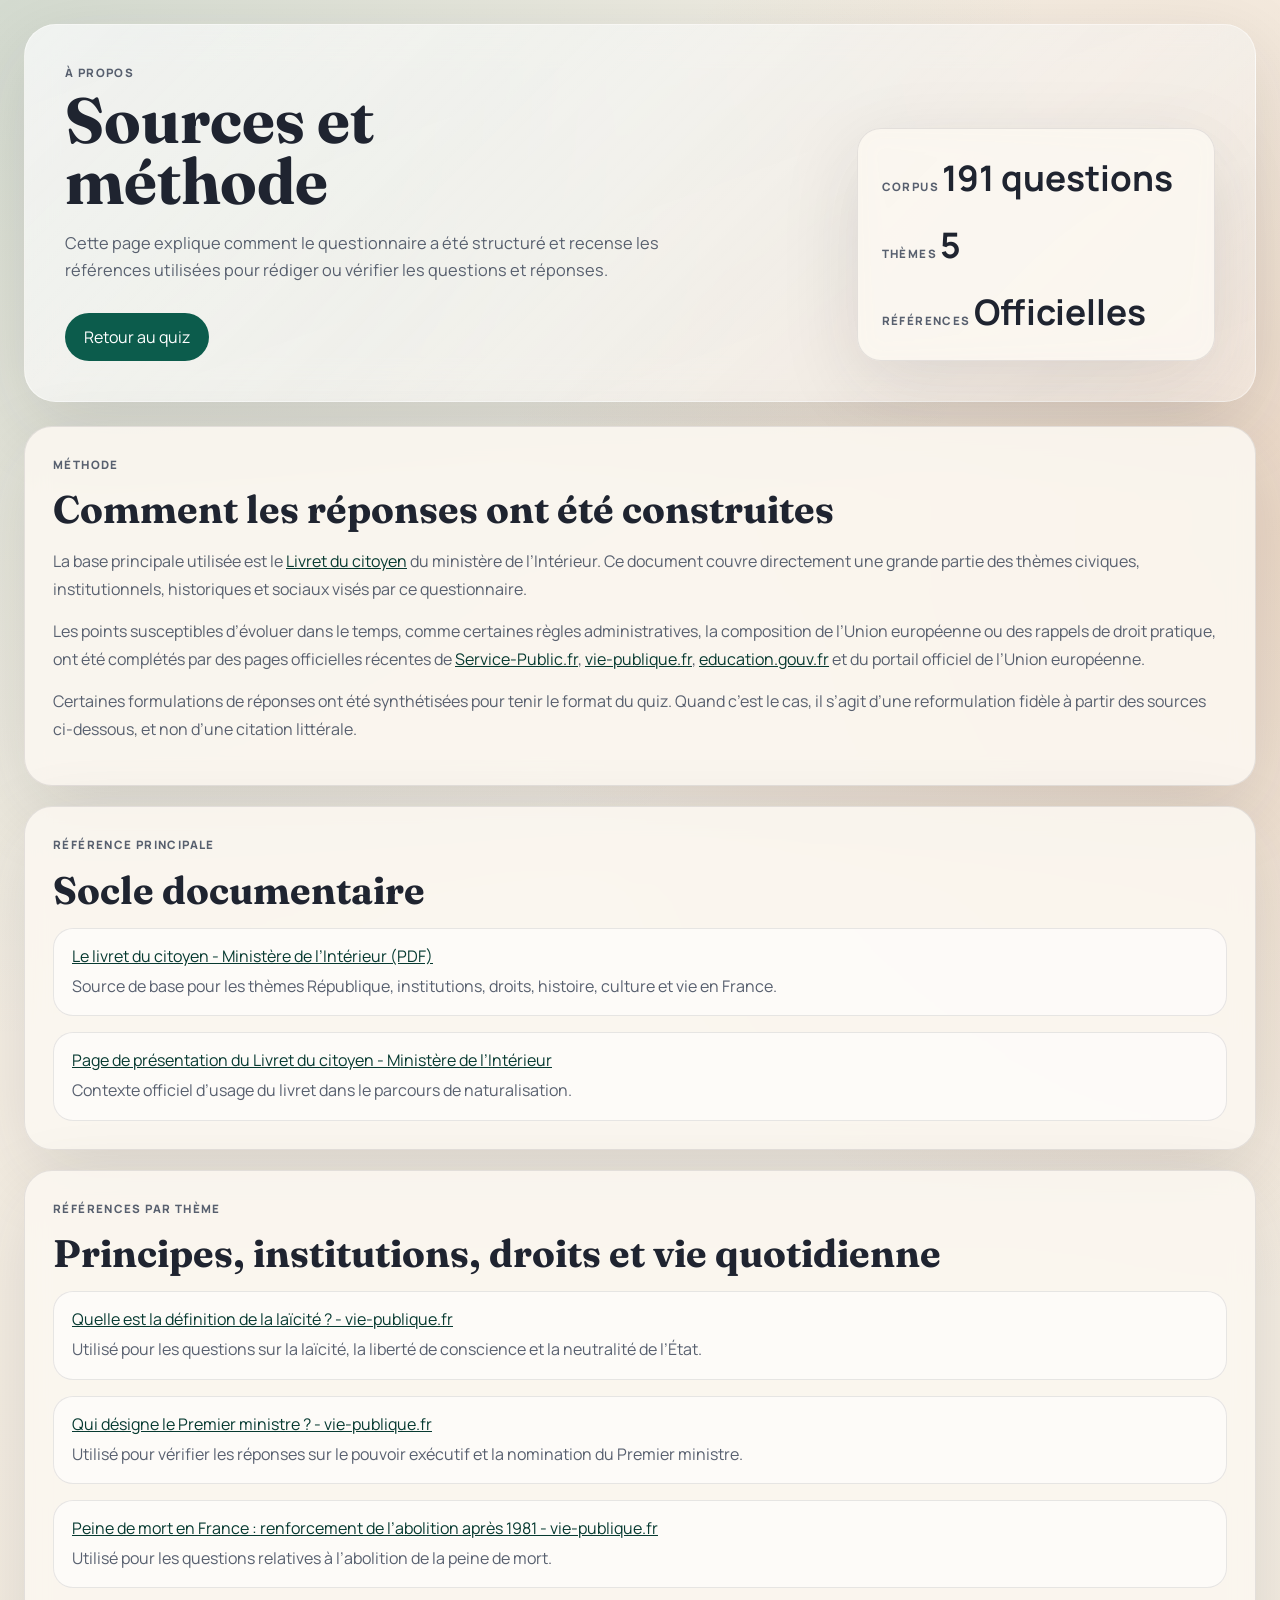
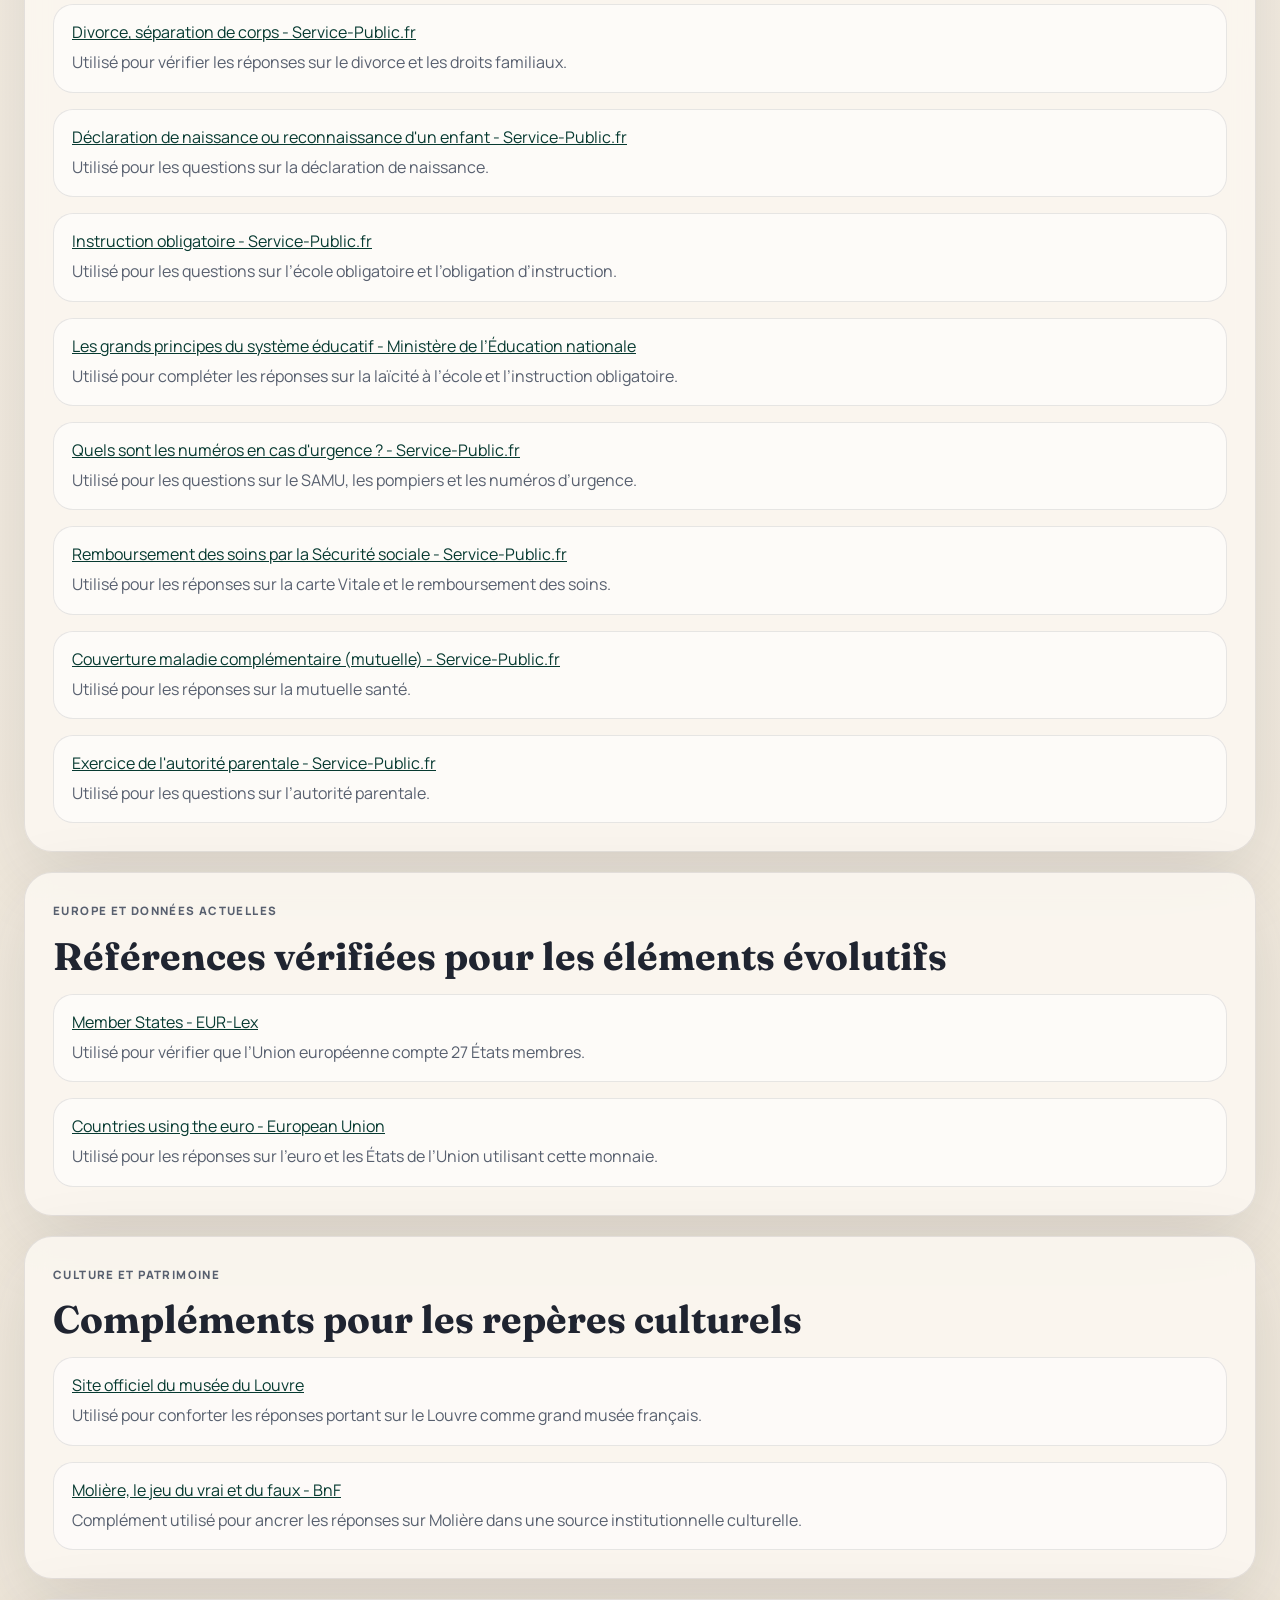
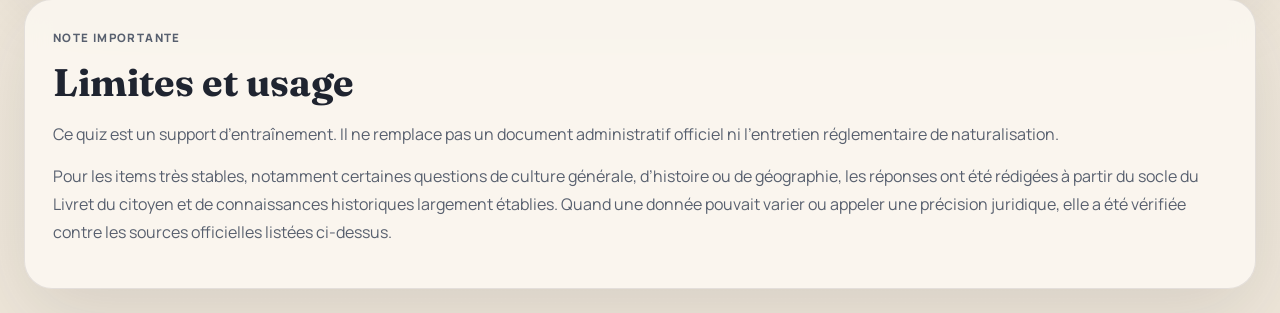
==== about.html @ 454c0112 "Complete quiz content and add sources page" ====
<!DOCTYPE html>
<html lang="fr">
  <head>
    <meta charset="UTF-8" />
    <meta name="viewport" content="width=device-width, initial-scale=1.0" />
    <title>À propos | Formation civique</title>
    <meta
      name="description"
      content="Méthode de construction du questionnaire et références officielles utilisées."
    />
    <link rel="preconnect" href="https://fonts.googleapis.com" />
    <link rel="preconnect" href="https://fonts.gstatic.com" crossorigin />
    <link
      href="https://fonts.googleapis.com/css2?family=Manrope:wght@400;500;700;800&family=Fraunces:opsz,wght@9..144,600;9..144,700&display=swap"
      rel="stylesheet"
    />
    <link rel="stylesheet" href="styles.css" />
  </head>
  <body>
    <div class="page-shell">
      <header class="hero hero-about">
        <div class="hero-copy">
          <p class="eyebrow">À propos</p>
          <h1>Sources et méthode</h1>
          <p class="hero-text">
            Cette page explique comment le questionnaire a été structuré et
            recense les références utilisées pour rédiger ou vérifier les
            questions et réponses.
          </p>
          <div class="hero-actions">
            <a class="button button-primary button-link" href="index.html">Retour au quiz</a>
          </div>
        </div>
        <div class="hero-meta">
          <div>
            <span class="meta-label">Corpus</span>
            <strong>191 questions</strong>
          </div>
          <div>
            <span class="meta-label">Thèmes</span>
            <strong>5</strong>
          </div>
          <div>
            <span class="meta-label">Références</span>
            <strong>Officielles</strong>
          </div>
        </div>
      </header>

      <main class="about-layout">
        <section class="about-panel">
          <p class="sidebar-label">Méthode</p>
          <h2>Comment les réponses ont été construites</h2>
          <p>
            La base principale utilisée est le
            <a href="https://www.interieur.gouv.fr/Media/Immigration/Files/Le-livret-du-citoyen3" target="_blank" rel="noreferrer">Livret du citoyen</a>
            du ministère de l’Intérieur. Ce document couvre directement une
            grande partie des thèmes civiques, institutionnels, historiques et
            sociaux visés par ce questionnaire.
          </p>
          <p>
            Les points susceptibles d’évoluer dans le temps, comme certaines
            règles administratives, la composition de l’Union européenne ou des
            rappels de droit pratique, ont été complétés par des pages officielles
            récentes de <a href="https://www.service-public.fr/" target="_blank" rel="noreferrer">Service-Public.fr</a>,
            <a href="https://www.vie-publique.fr/" target="_blank" rel="noreferrer">vie-publique.fr</a>,
            <a href="https://www.education.gouv.fr/" target="_blank" rel="noreferrer">education.gouv.fr</a>
            et du portail officiel de l’Union européenne.
          </p>
          <p>
            Certaines formulations de réponses ont été synthétisées pour tenir le
            format du quiz. Quand c’est le cas, il s’agit d’une reformulation
            fidèle à partir des sources ci-dessous, et non d’une citation
            littérale.
          </p>
        </section>

        <section class="about-panel">
          <p class="sidebar-label">Référence principale</p>
          <h2>Socle documentaire</h2>
          <ul class="reference-list">
            <li>
              <a href="https://mobile.interieur.gouv.fr/Media/Immigration/Files/Le-livret-du-citoyen3" target="_blank" rel="noreferrer">Le livret du citoyen - Ministère de l’Intérieur (PDF)</a>
              <span>Source de base pour les thèmes République, institutions, droits, histoire, culture et vie en France.</span>
            </li>
            <li>
              <a href="https://www.immigration.interieur.gouv.fr/Integration-et-Acces-a-la-nationalite/La-nationalite-francaise/Le-livret-du-citoyen" target="_blank" rel="noreferrer">Page de présentation du Livret du citoyen - Ministère de l’Intérieur</a>
              <span>Contexte officiel d’usage du livret dans le parcours de naturalisation.</span>
            </li>
          </ul>
        </section>

        <section class="about-panel">
          <p class="sidebar-label">Références par thème</p>
          <h2>Principes, institutions, droits et vie quotidienne</h2>
          <ul class="reference-list">
            <li>
              <a href="https://www.vie-publique.fr/fiches/276820-quelle-est-la-definition-de-la-laicite" target="_blank" rel="noreferrer">Quelle est la définition de la laïcité ? - vie-publique.fr</a>
              <span>Utilisé pour les questions sur la laïcité, la liberté de conscience et la neutralité de l’État.</span>
            </li>
            <li>
              <a href="https://www.vie-publique.fr/fiches/19459-qui-designe-le-premier-ministre" target="_blank" rel="noreferrer">Qui désigne le Premier ministre ? - vie-publique.fr</a>
              <span>Utilisé pour vérifier les réponses sur le pouvoir exécutif et la nomination du Premier ministre.</span>
            </li>
            <li>
              <a href="https://www.vie-publique.fr/eclairage/19481-peine-de-mort-en-france-renforcement-de-labolition-apres-1981" target="_blank" rel="noreferrer">Peine de mort en France : renforcement de l’abolition après 1981 - vie-publique.fr</a>
              <span>Utilisé pour les questions relatives à l’abolition de la peine de mort.</span>
            </li>
            <li>
              <a href="https://www.service-public.fr/particuliers/vosdroits/N159" target="_blank" rel="noreferrer">Divorce, séparation de corps - Service-Public.fr</a>
              <span>Utilisé pour vérifier les réponses sur le divorce et les droits familiaux.</span>
            </li>
            <li>
              <a href="https://www.service-public.fr/particuliers/vosdroits/F31217" target="_blank" rel="noreferrer">Déclaration de naissance ou reconnaissance d'un enfant - Service-Public.fr</a>
              <span>Utilisé pour les questions sur la déclaration de naissance.</span>
            </li>
            <li>
              <a href="https://www.service-public.fr/particuliers/vosdroits/F1898" target="_blank" rel="noreferrer">Instruction obligatoire - Service-Public.fr</a>
              <span>Utilisé pour les questions sur l’école obligatoire et l’obligation d’instruction.</span>
            </li>
            <li>
              <a href="https://www.education.gouv.fr/les-grands-principes-du-systeme-educatif-9842" target="_blank" rel="noreferrer">Les grands principes du système éducatif - Ministère de l’Éducation nationale</a>
              <span>Utilisé pour compléter les réponses sur la laïcité à l’école et l’instruction obligatoire.</span>
            </li>
            <li>
              <a href="https://www.service-public.fr/particuliers/vosdroits/F33954?lang=fr" target="_blank" rel="noreferrer">Quels sont les numéros en cas d'urgence ? - Service-Public.fr</a>
              <span>Utilisé pour les questions sur le SAMU, les pompiers et les numéros d’urgence.</span>
            </li>
            <li>
              <a href="https://www.service-public.fr/particuliers/vosdroits/N418" target="_blank" rel="noreferrer">Remboursement des soins par la Sécurité sociale - Service-Public.fr</a>
              <span>Utilisé pour les réponses sur la carte Vitale et le remboursement des soins.</span>
            </li>
            <li>
              <a href="https://www.service-public.fr/particuliers/vosdroits/F20314" target="_blank" rel="noreferrer">Couverture maladie complémentaire (mutuelle) - Service-Public.fr</a>
              <span>Utilisé pour les réponses sur la mutuelle santé.</span>
            </li>
            <li>
              <a href="https://www.service-public.fr/particuliers/vosdroits/F3132" target="_blank" rel="noreferrer">Exercice de l'autorité parentale - Service-Public.fr</a>
              <span>Utilisé pour les questions sur l’autorité parentale.</span>
            </li>
          </ul>
        </section>

        <section class="about-panel">
          <p class="sidebar-label">Europe et données actuelles</p>
          <h2>Références vérifiées pour les éléments évolutifs</h2>
          <ul class="reference-list">
            <li>
              <a href="https://eur-lex.europa.eu/EN/legal-content/glossary/member_states.html" target="_blank" rel="noreferrer">Member States - EUR-Lex</a>
              <span>Utilisé pour vérifier que l’Union européenne compte 27 États membres.</span>
            </li>
            <li>
              <a href="https://european-union.europa.eu/institutions-law-budget/euro/countries-using-euro_en" target="_blank" rel="noreferrer">Countries using the euro - European Union</a>
              <span>Utilisé pour les réponses sur l’euro et les États de l’Union utilisant cette monnaie.</span>
            </li>
          </ul>
        </section>

        <section class="about-panel">
          <p class="sidebar-label">Culture et patrimoine</p>
          <h2>Compléments pour les repères culturels</h2>
          <ul class="reference-list">
            <li>
              <a href="https://www.louvre.fr/en/" target="_blank" rel="noreferrer">Site officiel du musée du Louvre</a>
              <span>Utilisé pour conforter les réponses portant sur le Louvre comme grand musée français.</span>
            </li>
            <li>
              <a href="https://www.bnf.fr/fr/agenda/moliere-le-jeu-du-vrai-et-du-faux" target="_blank" rel="noreferrer">Molière, le jeu du vrai et du faux - BnF</a>
              <span>Complément utilisé pour ancrer les réponses sur Molière dans une source institutionnelle culturelle.</span>
            </li>
          </ul>
        </section>

        <section class="about-panel">
          <p class="sidebar-label">Note importante</p>
          <h2>Limites et usage</h2>
          <p>
            Ce quiz est un support d’entraînement. Il ne remplace pas un document
            administratif officiel ni l’entretien réglementaire de naturalisation.
          </p>
          <p>
            Pour les items très stables, notamment certaines questions de culture
            générale, d’histoire ou de géographie, les réponses ont été rédigées
            à partir du socle du Livret du citoyen et de connaissances historiques
            largement établies. Quand une donnée pouvait varier ou appeler une
            précision juridique, elle a été vérifiée contre les sources officielles
            listées ci-dessus.
          </p>
        </section>
      </main>
    </div>
  </body>
</html>
---- styles.css ----
:root {
  --bg: #f4efe7;
  --paper: rgba(251, 247, 240, 0.9);
  --ink: #1f2430;
  --muted: #58606f;
  --line: rgba(31, 36, 48, 0.1);
  --accent: #0c5c4c;
  --accent-strong: #073a31;
  --warn: #b55d27;
  --shadow: 0 24px 80px rgba(29, 34, 45, 0.12);
}

* {
  box-sizing: border-box;
}

html {
  scroll-behavior: smooth;
}

body {
  margin: 0;
  min-height: 100vh;
  color: var(--ink);
  background:
    radial-gradient(circle at top left, rgba(12, 92, 76, 0.15), transparent 28%),
    radial-gradient(circle at right 15%, rgba(181, 93, 39, 0.16), transparent 24%),
    linear-gradient(180deg, #f7f1e7 0%, #efe7da 100%);
  font-family: "Manrope", sans-serif;
}

button,
input {
  font: inherit;
}

.page-shell {
  max-width: 1440px;
  margin: 0 auto;
  padding: 24px;
}

.hero {
  display: grid;
  grid-template-columns: minmax(0, 1.5fr) minmax(280px, 0.7fr);
  gap: 24px;
  align-items: end;
  padding: 40px;
  border: 1px solid rgba(255, 255, 255, 0.45);
  border-radius: 32px;
  background:
    linear-gradient(135deg, rgba(255, 255, 255, 0.74), rgba(255, 255, 255, 0.42)),
    linear-gradient(160deg, rgba(7, 58, 49, 0.08), rgba(181, 93, 39, 0.06));
  box-shadow: var(--shadow);
  backdrop-filter: blur(18px);
}

.eyebrow,
.sidebar-label,
.status-label,
.meta-label,
.question-category {
  margin: 0 0 10px;
  text-transform: uppercase;
  letter-spacing: 0.12em;
  font-size: 0.72rem;
  font-weight: 800;
  color: var(--muted);
}

.hero h1 {
  margin: 0;
  max-width: 10ch;
  font-family: "Fraunces", serif;
  font-size: clamp(2.8rem, 5vw, 5.4rem);
  line-height: 0.95;
}

.hero-text {
  margin: 18px 0 0;
  max-width: 60ch;
  font-size: 1.02rem;
  line-height: 1.7;
  color: var(--muted);
}

.hero-actions,
.footer-actions {
  display: flex;
  flex-wrap: wrap;
  gap: 12px;
}

.hero-actions {
  margin-top: 28px;
}

.hero-meta,
.summary-strip,
.status-bar,
.sidebar,
.question-panel {
  border: 1px solid var(--line);
  background: var(--paper);
  box-shadow: var(--shadow);
  backdrop-filter: blur(12px);
}

.hero-meta,
.summary-strip {
  display: grid;
  gap: 18px;
  padding: 24px;
  border-radius: 24px;
}

.hero-meta strong,
.summary-strip strong,
.status-bar strong {
  font-size: clamp(1.45rem, 3vw, 2.2rem);
}

.app-layout {
  display: grid;
  grid-template-columns: 320px minmax(0, 1fr);
  gap: 24px;
  margin-top: 24px;
}

.sidebar {
  position: sticky;
  top: 24px;
  align-self: start;
  padding: 24px;
  border-radius: 28px;
}

.sidebar-block + .sidebar-block {
  margin-top: 28px;
  padding-top: 28px;
  border-top: 1px solid var(--line);
}

.sidebar-note p:last-child {
  margin: 0;
  line-height: 1.7;
  color: var(--muted);
}

.category-list {
  display: grid;
  gap: 10px;
}

.category-button {
  display: flex;
  justify-content: space-between;
  gap: 12px;
  width: 100%;
  padding: 14px 16px;
  border: 1px solid transparent;
  border-radius: 16px;
  background: rgba(12, 92, 76, 0.06);
  color: var(--ink);
  cursor: pointer;
  transition:
    transform 180ms ease,
    background 180ms ease,
    border-color 180ms ease;
}

.category-button:hover,
.category-button:focus-visible {
  transform: translateX(4px);
  background: rgba(12, 92, 76, 0.12);
  border-color: rgba(12, 92, 76, 0.24);
}

.category-button.is-active {
  background: var(--accent);
  color: white;
}

.workspace {
  display: grid;
  gap: 20px;
}

.status-bar {
  display: grid;
  grid-template-columns: 180px minmax(0, 1fr) 220px;
  align-items: center;
  gap: 20px;
  padding: 20px 24px;
  border-radius: 24px;
}

.progress-track {
  height: 12px;
  border-radius: 999px;
  overflow: hidden;
  background: rgba(31, 36, 48, 0.08);
}

.progress-bar {
  width: 0;
  height: 100%;
  border-radius: inherit;
  background: linear-gradient(90deg, var(--accent), #33a38c);
  transition: width 220ms ease;
}

.question-panel {
  padding: 32px;
  border-radius: 32px;
}

.question-header,
.question-footer {
  display: flex;
  justify-content: space-between;
  gap: 24px;
  align-items: start;
}

.question-header h2 {
  margin: 0;
  max-width: 20ch;
  font-family: "Fraunces", serif;
  font-size: clamp(2rem, 4vw, 3.3rem);
  line-height: 1.02;
}

.question-badges {
  display: flex;
  flex-wrap: wrap;
  justify-content: end;
  gap: 10px;
}

.badge {
  display: inline-flex;
  align-items: center;
  min-height: 38px;
  padding: 0 14px;
  border-radius: 999px;
  background: rgba(12, 92, 76, 0.12);
  color: var(--accent-strong);
  font-weight: 700;
}

.badge-muted {
  background: rgba(181, 93, 39, 0.14);
  color: #8e4718;
}

.answers {
  display: grid;
  gap: 14px;
  margin: 28px 0 0;
}

.answer-option {
  position: relative;
  display: grid;
  grid-template-columns: auto 1fr auto;
  gap: 16px;
  align-items: center;
  padding: 18px 20px;
  border: 1px solid var(--line);
  border-radius: 22px;
  background: rgba(255, 255, 255, 0.66);
  cursor: pointer;
  transition:
    border-color 180ms ease,
    transform 180ms ease,
    background 180ms ease;
}

.answer-option:hover,
.answer-option:focus-within {
  transform: translateY(-2px);
  border-color: rgba(12, 92, 76, 0.26);
  background: rgba(255, 255, 255, 0.9);
}

.answer-option input {
  width: 20px;
  height: 20px;
  margin: 0;
  accent-color: var(--accent);
}

.answer-letter {
  display: inline-flex;
  align-items: center;
  justify-content: center;
  width: 34px;
  height: 34px;
  border-radius: 50%;
  background: rgba(12, 92, 76, 0.1);
  font-weight: 800;
  color: var(--accent-strong);
}

.answer-text {
  line-height: 1.6;
}

.answer-option.is-correct {
  border-color: rgba(12, 92, 76, 0.46);
  background: rgba(12, 92, 76, 0.1);
}

.answer-option.is-wrong {
  border-color: rgba(181, 93, 39, 0.46);
  background: rgba(181, 93, 39, 0.08);
}

.feedback {
  margin-top: 20px;
  padding: 16px 18px;
  border-radius: 18px;
  line-height: 1.6;
  color: var(--ink);
  background: rgba(12, 92, 76, 0.08);
}

.feedback.is-warning {
  background: rgba(181, 93, 39, 0.12);
}

.question-footer {
  margin-top: 28px;
  align-items: center;
}

.button {
  display: inline-flex;
  align-items: center;
  justify-content: center;
  min-height: 48px;
  padding: 0 18px;
  border: 1px solid transparent;
  border-radius: 999px;
  cursor: pointer;
  transition:
    transform 180ms ease,
    background 180ms ease,
    border-color 180ms ease;
}

.button:hover,
.button:focus-visible {
  transform: translateY(-1px);
}

.button-primary {
  color: white;
  background: var(--accent);
}

.button-primary:hover,
.button-primary:focus-visible {
  background: var(--accent-strong);
}

.button-secondary {
  color: var(--ink);
  background: rgba(255, 255, 255, 0.58);
  border-color: var(--line);
}

.button-ghost {
  color: var(--ink);
  background: transparent;
  border-color: var(--line);
}

.button-link {
  text-decoration: none;
}

.summary-strip {
  grid-template-columns: repeat(3, minmax(0, 1fr));
  border-radius: 24px;
}

code {
  padding: 0.16rem 0.4rem;
  border-radius: 8px;
  background: rgba(31, 36, 48, 0.08);
  font-family: "SFMono-Regular", Consolas, monospace;
  font-size: 0.92em;
}

.sidebar-link {
  margin: 16px 0 0;
}

.sidebar-link a,
.reference-list a,
.about-panel a {
  color: var(--accent-strong);
}

.sidebar-link a:hover,
.reference-list a:hover,
.about-panel a:hover {
  color: var(--accent);
}

.about-layout {
  display: grid;
  gap: 20px;
  margin-top: 24px;
}

.about-panel {
  padding: 28px;
  border: 1px solid var(--line);
  border-radius: 28px;
  background: var(--paper);
  box-shadow: var(--shadow);
  backdrop-filter: blur(12px);
}

.about-panel h2 {
  margin: 0 0 18px;
  font-family: "Fraunces", serif;
  font-size: clamp(1.8rem, 3vw, 2.6rem);
  line-height: 1.05;
}

.about-panel p {
  margin: 0 0 14px;
  line-height: 1.75;
  color: var(--muted);
}

.reference-list {
  display: grid;
  gap: 16px;
  margin: 0;
  padding: 0;
  list-style: none;
}

.reference-list li {
  display: grid;
  gap: 6px;
  padding: 16px 18px;
  border: 1px solid var(--line);
  border-radius: 20px;
  background: rgba(255, 255, 255, 0.58);
}

.reference-list span {
  line-height: 1.65;
  color: var(--muted);
}

@media (max-width: 1080px) {
  .app-layout,
  .hero,
  .status-bar,
  .summary-strip {
    grid-template-columns: 1fr;
  }

  .sidebar {
    position: static;
  }

  .question-header,
  .question-footer {
    flex-direction: column;
  }

  .question-badges {
    justify-content: start;
  }
}

@media (max-width: 720px) {
  .page-shell {
    padding: 14px;
  }

  .hero,
  .sidebar,
  .question-panel,
  .status-bar,
  .summary-strip {
    padding: 20px;
    border-radius: 24px;
  }

  .hero h1 {
    max-width: 12ch;
  }
}
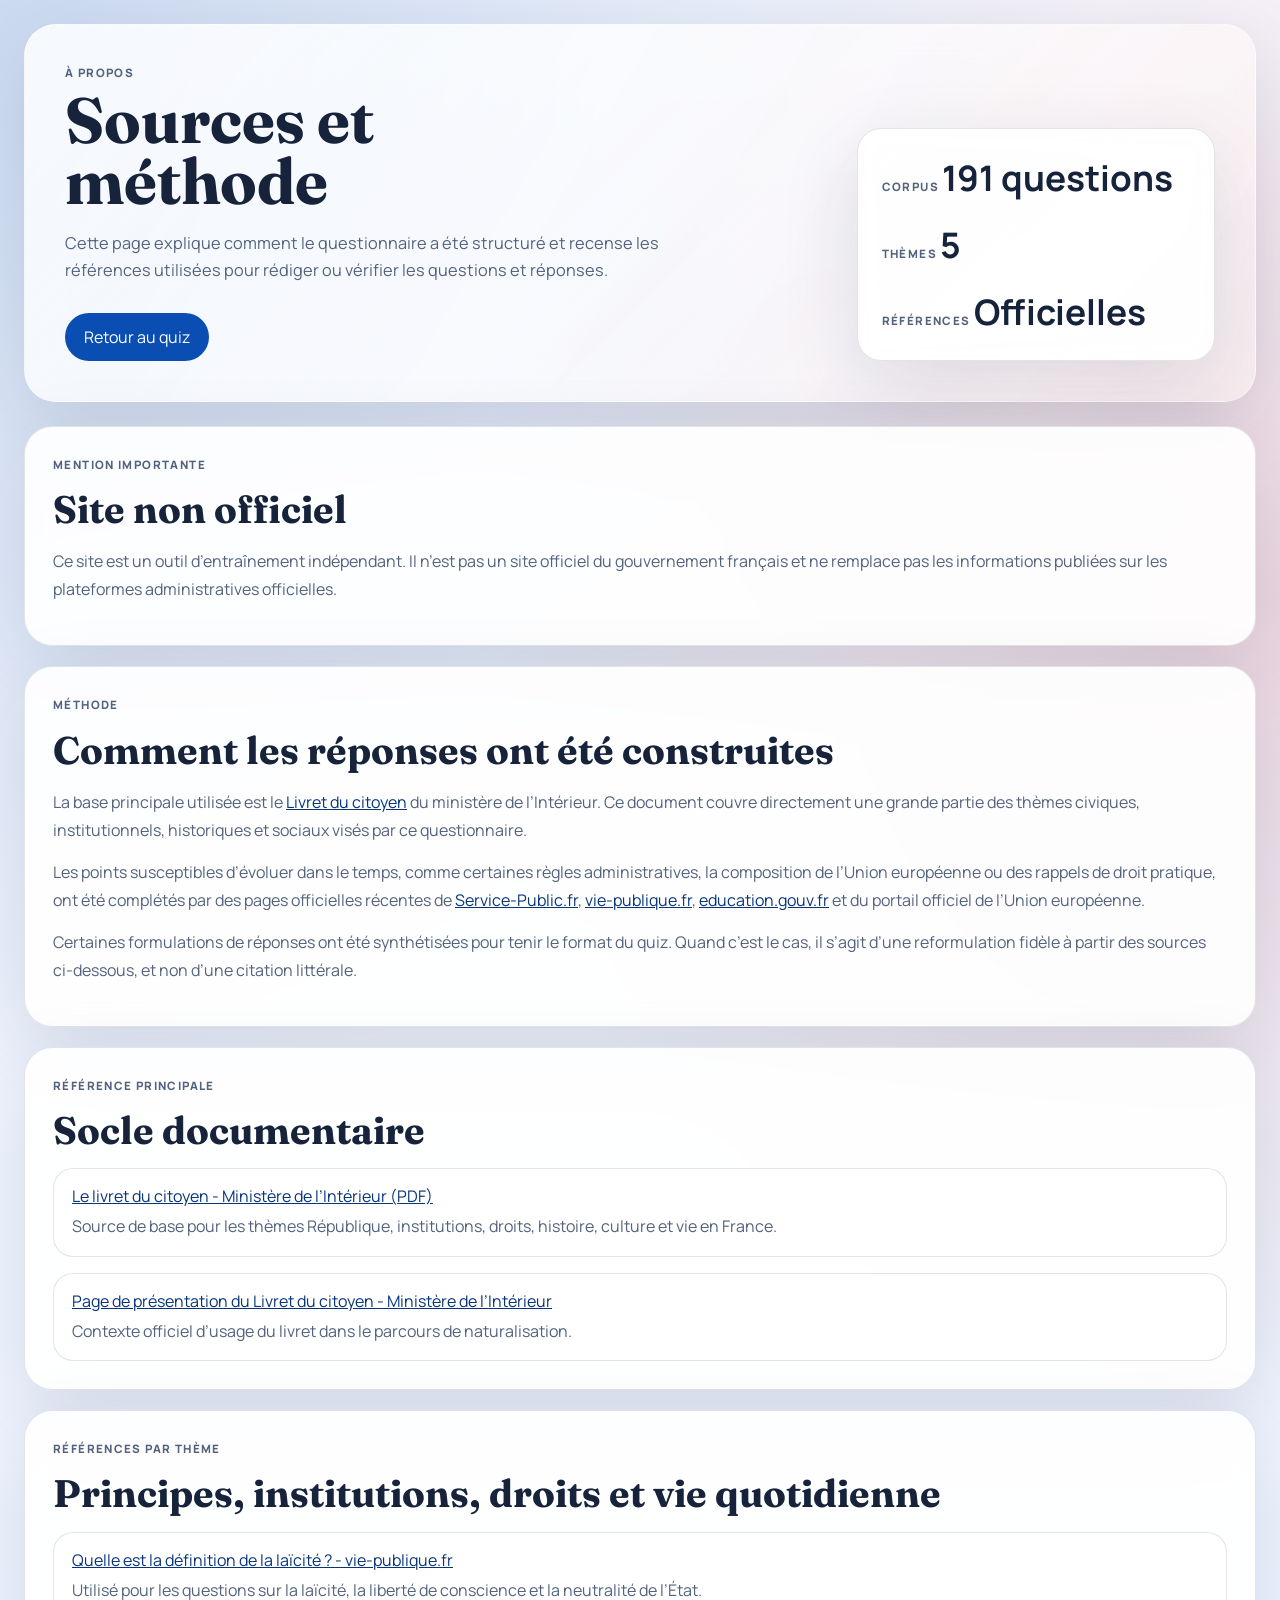
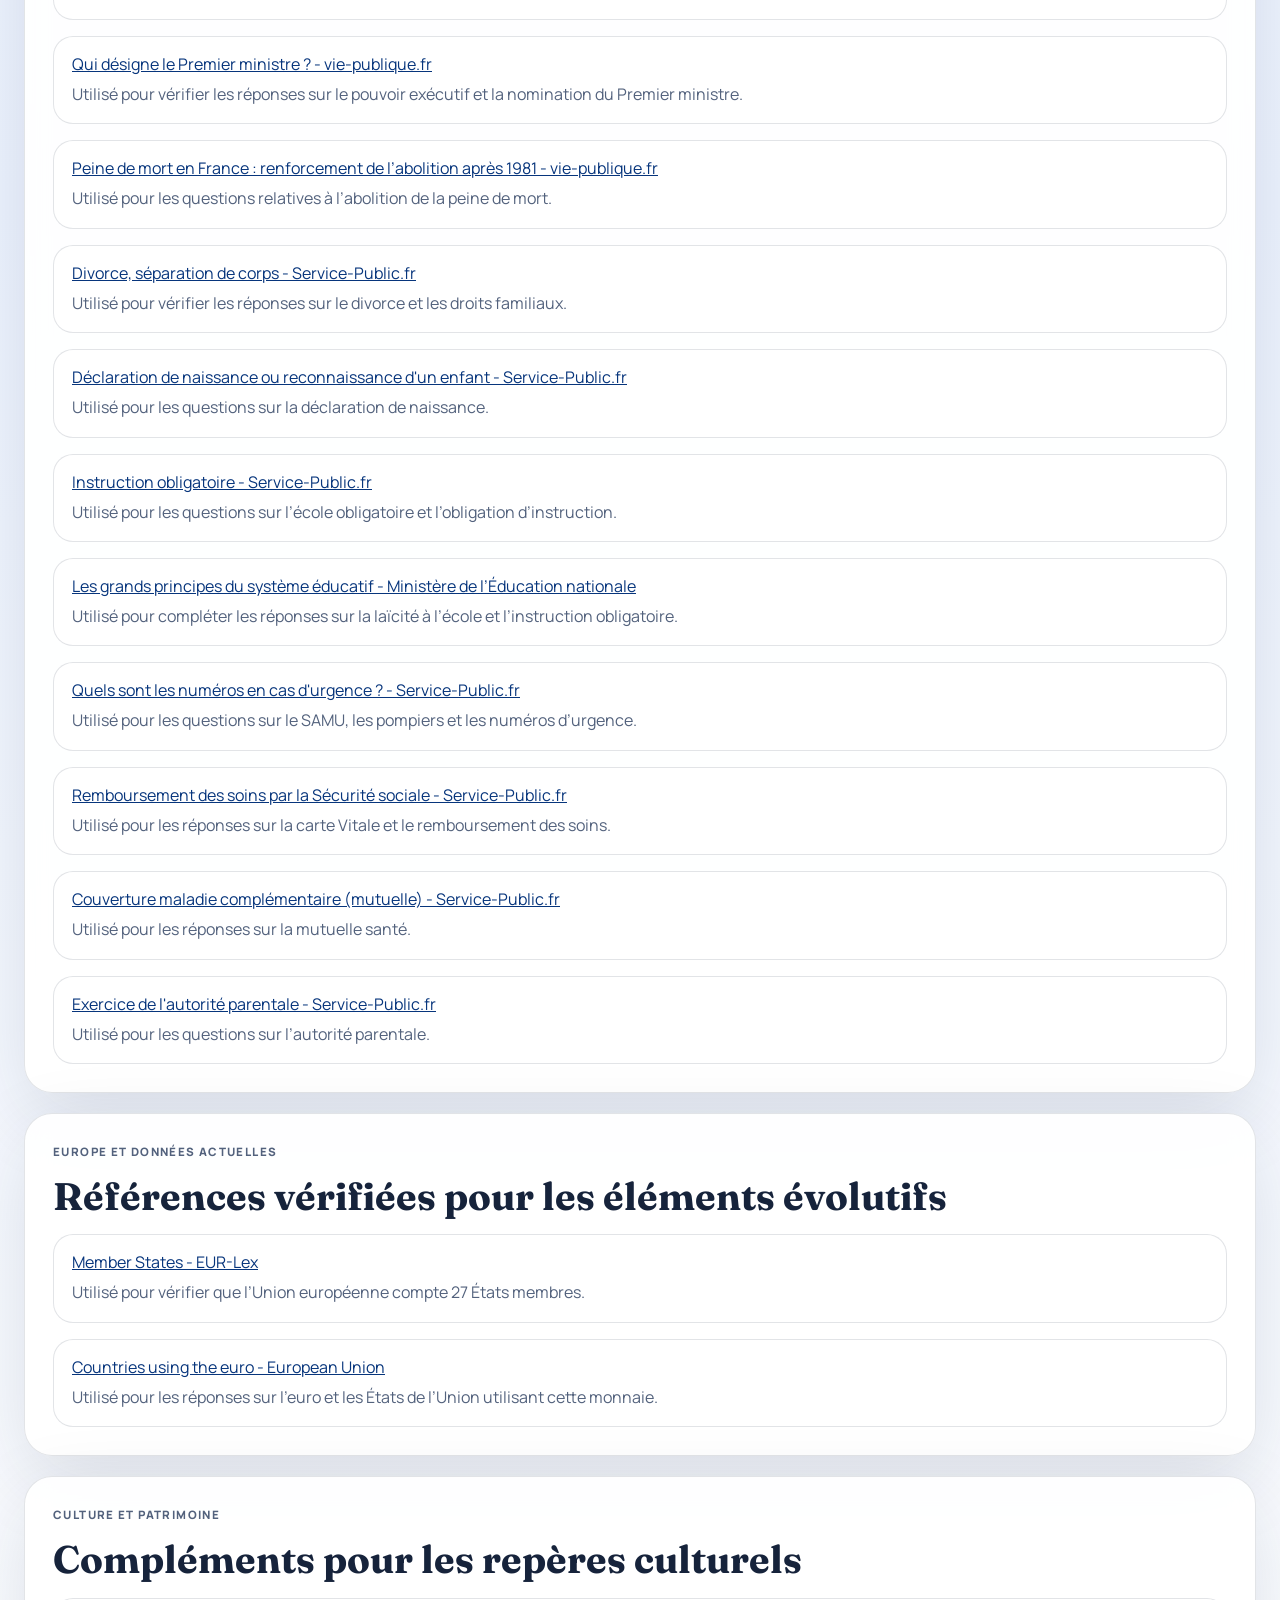
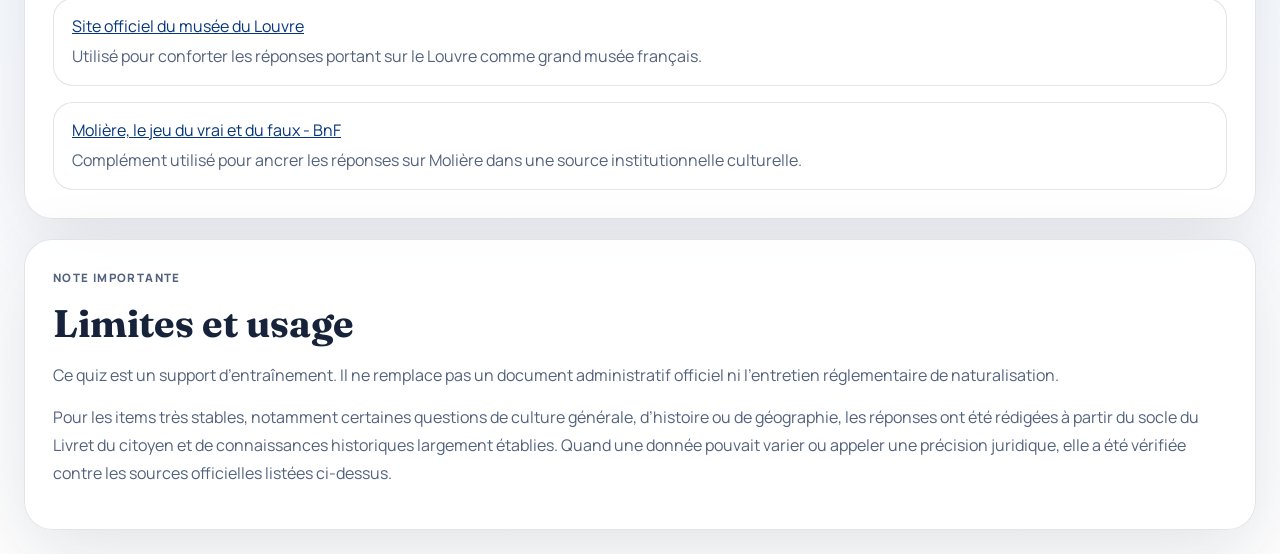
==== commit 14befbd7: "Add favicon and unofficial site notice" ====
--- a/about.html
+++ b/about.html
@@ -14,6 +14,7 @@
       href="https://fonts.googleapis.com/css2?family=Manrope:wght@400;500;700;800&family=Fraunces:opsz,wght@9..144,600;9..144,700&display=swap"
       rel="stylesheet"
     />
+    <link rel="icon" type="image/svg+xml" href="favicon.svg" />
     <link rel="stylesheet" href="styles.css" />
   </head>
   <body>
@@ -48,6 +49,15 @@
       </header>
 
       <main class="about-layout">
+        <section class="about-panel official-disclaimer">
+          <p class="sidebar-label">Mention importante</p>
+          <h2>Site non officiel</h2>
+          <p>
+            Ce site est un outil d’entraînement indépendant. Il n’est pas un site officiel
+            du gouvernement français et ne remplace pas les informations publiées sur les
+            plateformes administratives officielles.
+          </p>
+        </section>
         <section class="about-panel">
           <p class="sidebar-label">Méthode</p>
           <h2>Comment les réponses ont été construites</h2>
--- a/styles.css
+++ b/styles.css
@@ -1,13 +1,15 @@
 :root {
-  --bg: #f4efe7;
-  --paper: rgba(251, 247, 240, 0.9);
-  --ink: #1f2430;
-  --muted: #58606f;
-  --line: rgba(31, 36, 48, 0.1);
-  --accent: #0c5c4c;
-  --accent-strong: #073a31;
-  --warn: #b55d27;
-  --shadow: 0 24px 80px rgba(29, 34, 45, 0.12);
+  --bg: #eef3fb;
+  --paper: rgba(255, 255, 255, 0.92);
+  --ink: #16233b;
+  --muted: #53627d;
+  --line: rgba(22, 35, 59, 0.12);
+  --accent: #0a4db3;
+  --accent-strong: #07357c;
+  --accent-soft: rgba(10, 77, 179, 0.1);
+  --danger: #c92a3d;
+  --danger-soft: rgba(201, 42, 61, 0.1);
+  --shadow: 0 24px 80px rgba(18, 31, 56, 0.12);
 }
 
 * {
@@ -23,9 +25,9 @@
   min-height: 100vh;
   color: var(--ink);
   background:
-    radial-gradient(circle at top left, rgba(12, 92, 76, 0.15), transparent 28%),
-    radial-gradient(circle at right 15%, rgba(181, 93, 39, 0.16), transparent 24%),
-    linear-gradient(180deg, #f7f1e7 0%, #efe7da 100%);
+    radial-gradient(circle at top left, rgba(10, 77, 179, 0.18), transparent 28%),
+    radial-gradient(circle at right 16%, rgba(201, 42, 61, 0.16), transparent 24%),
+    linear-gradient(180deg, #f6f9ff 0%, #edf3ff 48%, #ffffff 100%);
   font-family: "Manrope", sans-serif;
 }
 
@@ -38,6 +40,30 @@
   max-width: 1440px;
   margin: 0 auto;
   padding: 24px;
+}
+
+body.quiz-running .page-shell {
+  max-width: none;
+  padding: 0;
+}
+
+.official-notice {
+  margin: 0 0 16px;
+  padding: 12px 16px;
+  border: 1px solid rgba(201, 42, 61, 0.22);
+  border-radius: 16px;
+  background: rgba(255, 255, 255, 0.82);
+  color: #9f2030;
+  font-size: 0.92rem;
+  line-height: 1.5;
+}
+
+body.quiz-running .official-notice {
+  display: none;
+}
+
+.official-disclaimer {
+  border-color: rgba(201, 42, 61, 0.24);
 }
 
 .hero {
@@ -49,10 +75,16 @@
   border: 1px solid rgba(255, 255, 255, 0.45);
   border-radius: 32px;
   background:
-    linear-gradient(135deg, rgba(255, 255, 255, 0.74), rgba(255, 255, 255, 0.42)),
-    linear-gradient(160deg, rgba(7, 58, 49, 0.08), rgba(181, 93, 39, 0.06));
+    linear-gradient(135deg, rgba(255, 255, 255, 0.88), rgba(255, 255, 255, 0.6)),
+    linear-gradient(120deg, rgba(10, 77, 179, 0.1), rgba(255, 255, 255, 0.04) 42%, rgba(201, 42, 61, 0.1));
   box-shadow: var(--shadow);
   backdrop-filter: blur(18px);
+}
+
+body.quiz-running .hero,
+body.quiz-running .sidebar,
+body.quiz-running .summary-strip {
+  display: none;
 }
 
 .eyebrow,
@@ -127,6 +159,12 @@
   margin-top: 24px;
 }
 
+body.quiz-running .app-layout {
+  grid-template-columns: 1fr;
+  gap: 0;
+  margin-top: 0;
+}
+
 .sidebar {
   position: sticky;
   top: 24px;
@@ -150,6 +188,40 @@
 .category-list {
   display: grid;
   gap: 10px;
+}
+
+.mode-picker {
+  display: grid;
+  gap: 12px;
+}
+
+.mode-option {
+  display: grid;
+  grid-template-columns: auto 1fr;
+  gap: 12px;
+  align-items: start;
+  padding: 14px 16px;
+  border: 1px solid var(--line);
+  border-radius: 18px;
+  background: rgba(255, 255, 255, 0.66);
+  cursor: pointer;
+}
+
+.mode-option input {
+  margin-top: 3px;
+  accent-color: var(--accent);
+}
+
+.mode-option strong,
+.result-card strong {
+  display: block;
+}
+
+.mode-option small {
+  display: block;
+  margin-top: 4px;
+  line-height: 1.5;
+  color: var(--muted);
 }
 
 .category-button {
@@ -160,7 +232,7 @@
   padding: 14px 16px;
   border: 1px solid transparent;
   border-radius: 16px;
-  background: rgba(12, 92, 76, 0.06);
+  background: rgba(10, 77, 179, 0.06);
   color: var(--ink);
   cursor: pointer;
   transition:
@@ -172,8 +244,8 @@
 .category-button:hover,
 .category-button:focus-visible {
   transform: translateX(4px);
-  background: rgba(12, 92, 76, 0.12);
-  border-color: rgba(12, 92, 76, 0.24);
+  background: rgba(10, 77, 179, 0.12);
+  border-color: rgba(10, 77, 179, 0.24);
 }
 
 .category-button.is-active {
@@ -184,6 +256,11 @@
 .workspace {
   display: grid;
   gap: 20px;
+}
+
+body.quiz-running .workspace {
+  min-height: 100vh;
+  gap: 0;
 }
 
 .status-bar {
@@ -195,6 +272,19 @@
   border-radius: 24px;
 }
 
+body.quiz-running .status-bar {
+  position: sticky;
+  top: 0;
+  z-index: 40;
+  margin: 0;
+  padding: 16px 24px;
+  border-radius: 0;
+  border-left: 0;
+  border-right: 0;
+  border-top: 0;
+  background: rgba(255, 255, 255, 0.96);
+}
+
 .progress-track {
   height: 12px;
   border-radius: 999px;
@@ -206,13 +296,32 @@
   width: 0;
   height: 100%;
   border-radius: inherit;
-  background: linear-gradient(90deg, var(--accent), #33a38c);
+  background: linear-gradient(90deg, var(--accent), #ffffff 52%, var(--danger));
   transition: width 220ms ease;
 }
 
 .question-panel {
   padding: 32px;
   border-radius: 32px;
+}
+
+body.quiz-running #question-panel {
+  display: flex;
+  flex-direction: column;
+  min-height: calc(100vh - 92px);
+  padding: 24px 32px 120px;
+  border: 0;
+  border-radius: 0;
+  box-shadow: none;
+  background: transparent;
+}
+
+.exam-panel .intro-copy p,
+.results-copy p {
+  margin: 0 0 14px;
+  max-width: 72ch;
+  line-height: 1.75;
+  color: var(--muted);
 }
 
 .question-header,
@@ -225,10 +334,14 @@
 
 .question-header h2 {
   margin: 0;
-  max-width: 20ch;
+  max-width: 16ch;
   font-family: "Fraunces", serif;
-  font-size: clamp(2rem, 4vw, 3.3rem);
-  line-height: 1.02;
+  font-size: clamp(1.55rem, 2.8vw, 2.45rem);
+  line-height: 1.08;
+}
+
+body.quiz-running .question-header h2 {
+  max-width: none;
 }
 
 .question-badges {
@@ -244,20 +357,37 @@
   min-height: 38px;
   padding: 0 14px;
   border-radius: 999px;
-  background: rgba(12, 92, 76, 0.12);
+  background: rgba(10, 77, 179, 0.12);
   color: var(--accent-strong);
   font-weight: 700;
 }
 
 .badge-muted {
-  background: rgba(181, 93, 39, 0.14);
-  color: #8e4718;
+  background: rgba(201, 42, 61, 0.12);
+  color: #9f2030;
+}
+
+.badge-success {
+  background: rgba(10, 77, 179, 0.14);
+  color: var(--accent-strong);
+}
+
+.badge-danger {
+  background: rgba(201, 42, 61, 0.14);
+  color: #9f2030;
 }
 
 .answers {
   display: grid;
   gap: 14px;
   margin: 28px 0 0;
+}
+
+body.quiz-running .answers {
+  flex: 1;
+  align-content: start;
+  max-width: none;
+  margin-top: 20px;
 }
 
 .answer-option {
@@ -277,10 +407,15 @@
     background 180ms ease;
 }
 
+body.quiz-running .answer-option {
+  min-height: 84px;
+  padding: 16px 18px;
+}
+
 .answer-option:hover,
 .answer-option:focus-within {
   transform: translateY(-2px);
-  border-color: rgba(12, 92, 76, 0.26);
+  border-color: rgba(10, 77, 179, 0.26);
   background: rgba(255, 255, 255, 0.9);
 }
 
@@ -298,23 +433,24 @@
   width: 34px;
   height: 34px;
   border-radius: 50%;
-  background: rgba(12, 92, 76, 0.1);
+  background: rgba(10, 77, 179, 0.1);
   font-weight: 800;
   color: var(--accent-strong);
 }
 
 .answer-text {
   line-height: 1.6;
+  font-size: 0.98rem;
 }
 
 .answer-option.is-correct {
-  border-color: rgba(12, 92, 76, 0.46);
-  background: rgba(12, 92, 76, 0.1);
+  border-color: rgba(10, 77, 179, 0.46);
+  background: rgba(10, 77, 179, 0.1);
 }
 
 .answer-option.is-wrong {
-  border-color: rgba(181, 93, 39, 0.46);
-  background: rgba(181, 93, 39, 0.08);
+  border-color: rgba(201, 42, 61, 0.46);
+  background: rgba(201, 42, 61, 0.08);
 }
 
 .feedback {
@@ -323,16 +459,32 @@
   border-radius: 18px;
   line-height: 1.6;
   color: var(--ink);
-  background: rgba(12, 92, 76, 0.08);
+  background: rgba(10, 77, 179, 0.08);
 }
 
 .feedback.is-warning {
-  background: rgba(181, 93, 39, 0.12);
+  background: rgba(201, 42, 61, 0.12);
 }
 
 .question-footer {
   margin-top: 28px;
   align-items: center;
+  justify-content: end;
+}
+
+.footer-actions-fixed {
+  position: fixed;
+  left: 50%;
+  bottom: 18px;
+  z-index: 45;
+  transform: translateX(-50%);
+  justify-content: center;
+  padding: 12px;
+  border: 1px solid var(--line);
+  border-radius: 24px;
+  background: rgba(255, 255, 255, 0.94);
+  box-shadow: 0 16px 40px rgba(18, 31, 56, 0.16);
+  backdrop-filter: blur(14px);
 }
 
 .button {
@@ -367,7 +519,7 @@
 
 .button-secondary {
   color: var(--ink);
-  background: rgba(255, 255, 255, 0.58);
+  background: rgba(255, 255, 255, 0.74);
   border-color: var(--line);
 }
 
@@ -386,10 +538,41 @@
   border-radius: 24px;
 }
 
+.results-grid {
+  display: grid;
+  grid-template-columns: repeat(3, minmax(0, 1fr));
+  gap: 16px;
+  margin: 24px 0;
+}
+
+.result-card,
+.mistake-item {
+  padding: 18px 20px;
+  border: 1px solid var(--line);
+  border-radius: 20px;
+  background: rgba(255, 255, 255, 0.66);
+}
+
+.mistakes-list {
+  display: grid;
+  gap: 14px;
+}
+
+.mistake-item p {
+  margin: 8px 0 0;
+  line-height: 1.7;
+  color: var(--muted);
+}
+
+.mistake-item span {
+  color: var(--ink);
+  font-weight: 700;
+}
+
 code {
   padding: 0.16rem 0.4rem;
   border-radius: 8px;
-  background: rgba(31, 36, 48, 0.08);
+  background: rgba(10, 77, 179, 0.08);
   font-family: "SFMono-Regular", Consolas, monospace;
   font-size: 0.92em;
 }
@@ -464,7 +647,8 @@
   .app-layout,
   .hero,
   .status-bar,
-  .summary-strip {
+  .summary-strip,
+  .results-grid {
     grid-template-columns: 1fr;
   }
 
@@ -479,6 +663,11 @@
 
   .question-badges {
     justify-content: start;
+  }
+
+  .footer-actions-fixed {
+    width: calc(100% - 28px);
+    justify-content: center;
   }
 }
 
@@ -499,4 +688,42 @@
   .hero h1 {
     max-width: 12ch;
   }
-}
+
+  body.quiz-running .status-bar {
+    top: 8px;
+  }
+
+  .footer-actions-fixed {
+    left: 14px;
+    right: 14px;
+    bottom: 12px;
+    width: auto;
+    transform: none;
+  }
+
+  body.quiz-running #question-panel {
+    padding: 18px 16px 110px;
+  }
+
+  body.quiz-running .status-bar {
+    display: grid;
+    grid-template-columns: minmax(58px, auto) minmax(56px, 1fr) minmax(72px, auto);
+    align-items: center;
+    top: 0;
+    padding: 12px 12px;
+    gap: 8px;
+  }
+
+  body.quiz-running .progress-track {
+    min-width: 56px;
+  }
+
+  body.quiz-running .status-bar strong {
+    font-size: 1.2rem;
+  }
+
+  body.quiz-running .status-label {
+    margin-bottom: 4px;
+    font-size: 0.62rem;
+  }
+}
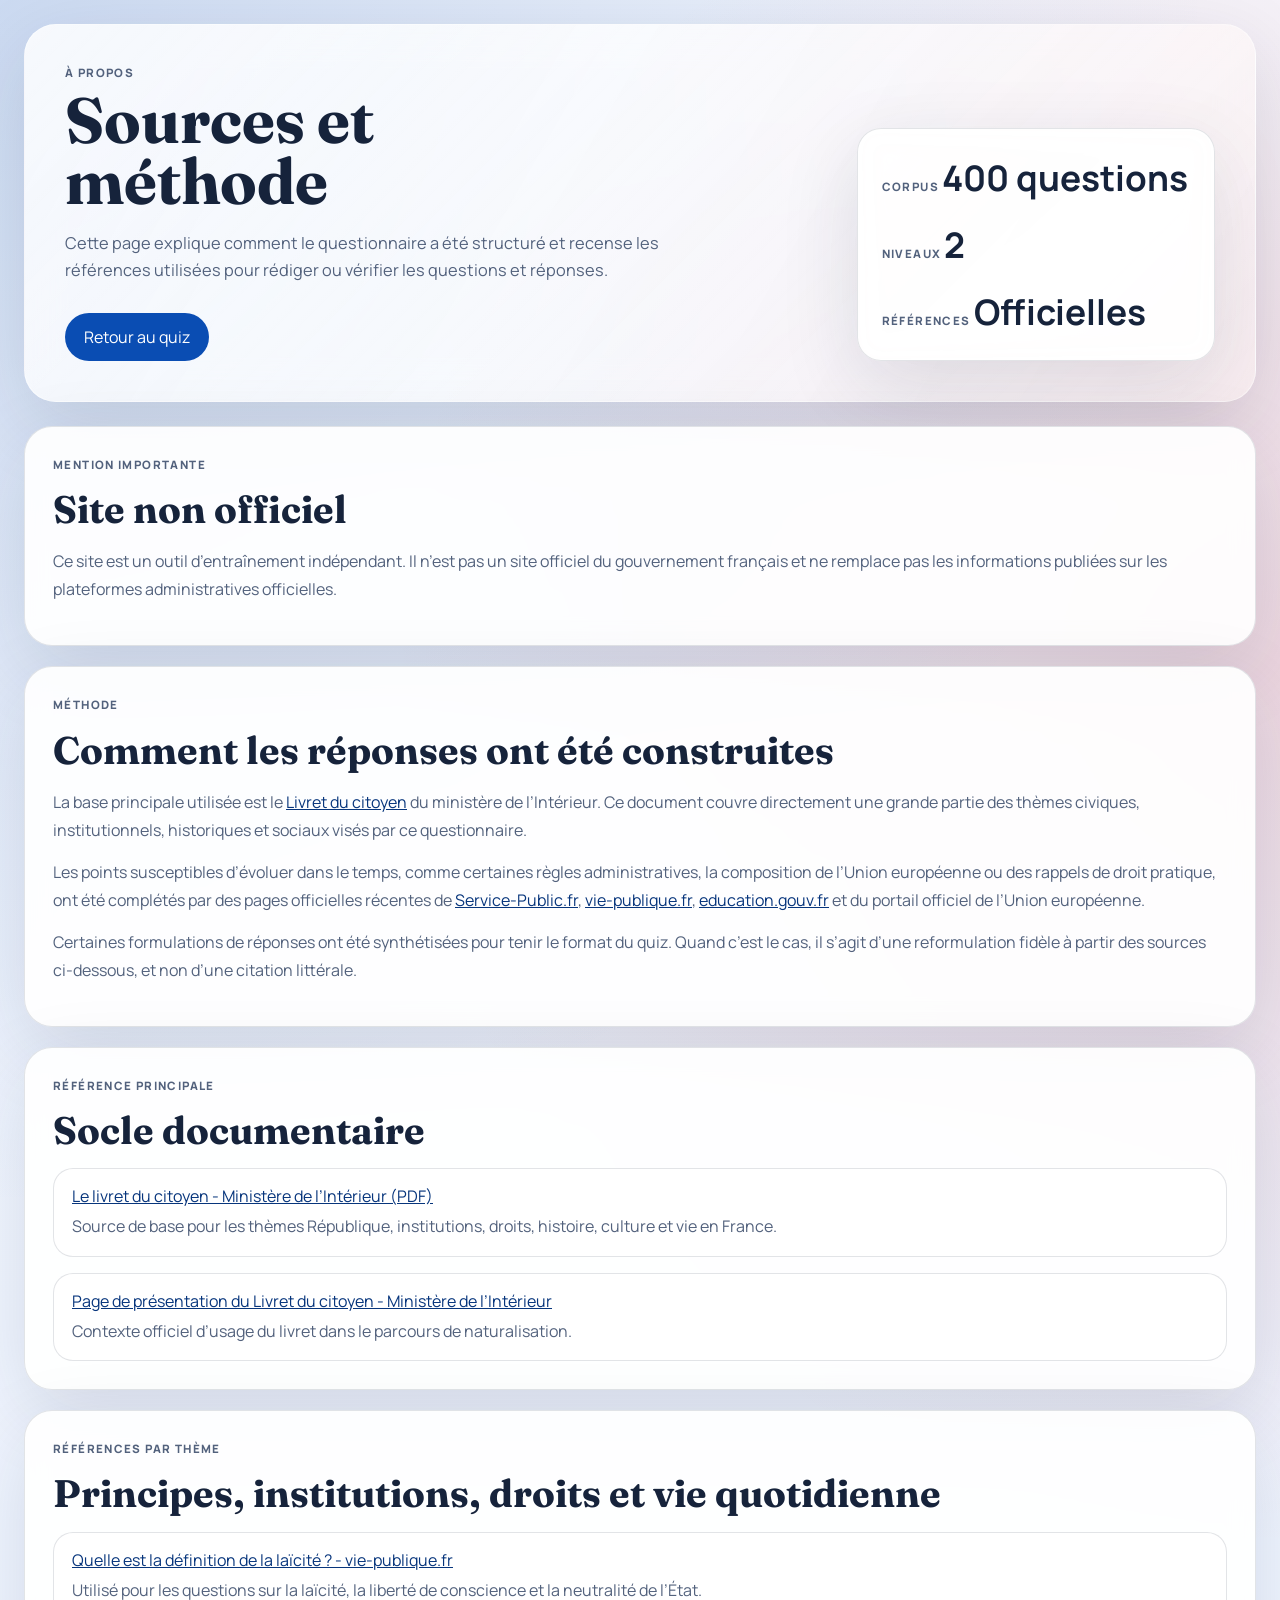
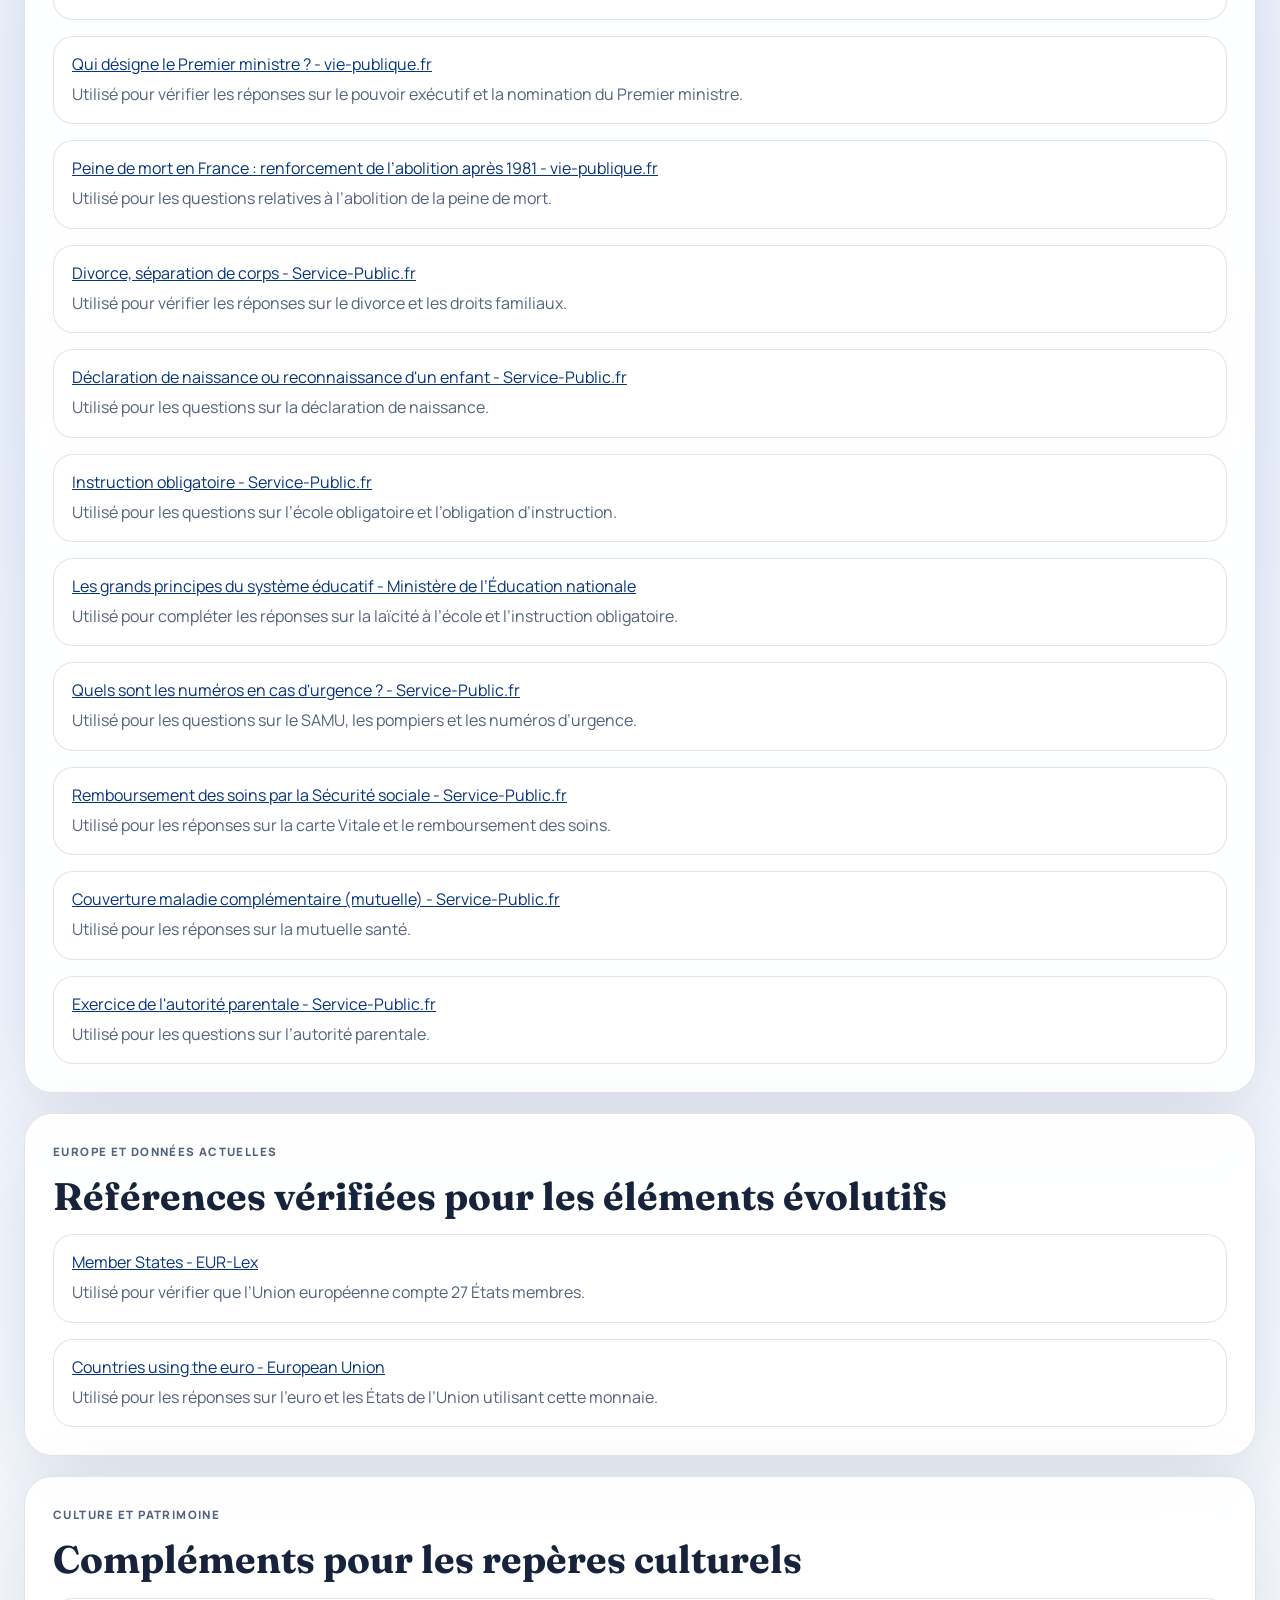
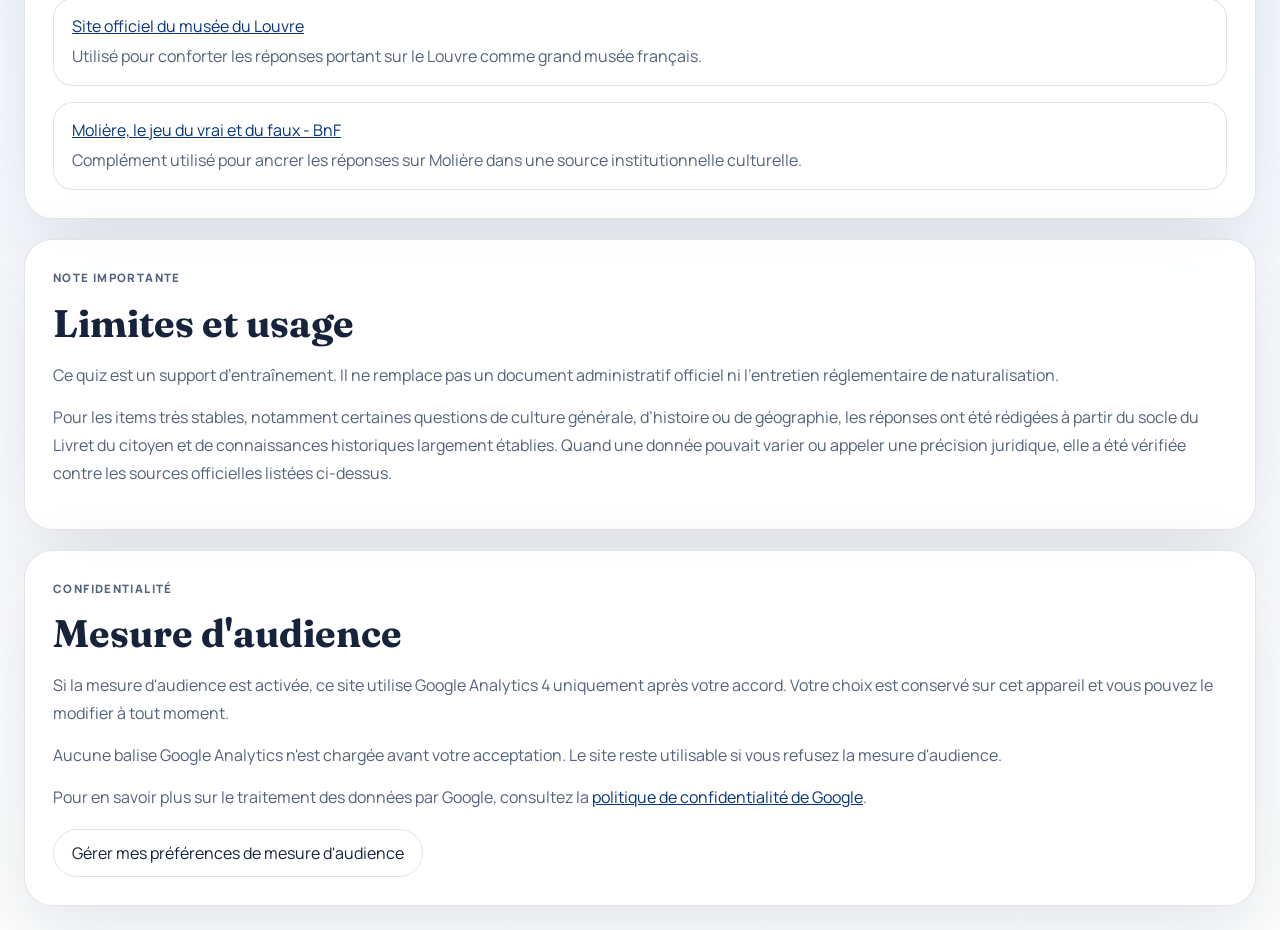
==== commit cb4c2fea: "Add SEO and consented analytics" ====
--- a/about.html
+++ b/about.html
@@ -3,11 +3,45 @@
   <head>
     <meta charset="UTF-8" />
     <meta name="viewport" content="width=device-width, initial-scale=1.0" />
-    <title>À propos | Formation civique</title>
+    <title>À propos et sources | Formation civique</title>
     <meta
       name="description"
-      content="Méthode de construction du questionnaire et références officielles utilisées."
-    />
+      content="Découvrez la méthode, les sources officielles et les informations de confidentialité du questionnaire de formation civique."
+    />
+    <meta name="robots" content="index, follow, max-image-preview:large" />
+    <meta name="googlebot" content="index, follow, max-image-preview:large" />
+    <meta name="theme-color" content="#0a4db3" />
+    <link rel="canonical" href="https://ouladck.github.io/formation-civique/about.html" />
+    <link rel="alternate" hreflang="fr" href="https://ouladck.github.io/formation-civique/about.html" />
+    <meta property="og:locale" content="fr_FR" />
+    <meta property="og:type" content="website" />
+    <meta property="og:site_name" content="Formation civique" />
+    <meta property="og:title" content="À propos et sources | Formation civique" />
+    <meta
+      property="og:description"
+      content="Méthode de construction, références officielles et confidentialité du questionnaire."
+    />
+    <meta property="og:url" content="https://ouladck.github.io/formation-civique/about.html" />
+    <meta name="twitter:card" content="summary" />
+    <meta name="twitter:title" content="À propos et sources | Formation civique" />
+    <meta
+      name="twitter:description"
+      content="Méthode de construction, références officielles et confidentialité du questionnaire."
+    />
+    <script type="application/ld+json">
+      {
+        "@context": "https://schema.org",
+        "@type": "AboutPage",
+        "name": "À propos et sources - Formation civique",
+        "url": "https://ouladck.github.io/formation-civique/about.html",
+        "inLanguage": "fr-FR",
+        "isPartOf": {
+          "@type": "WebSite",
+          "name": "Formation civique",
+          "url": "https://ouladck.github.io/formation-civique/"
+        }
+      }
+    </script>
     <link rel="preconnect" href="https://fonts.googleapis.com" />
     <link rel="preconnect" href="https://fonts.gstatic.com" crossorigin />
     <link
@@ -35,11 +69,11 @@
         <div class="hero-meta">
           <div>
             <span class="meta-label">Corpus</span>
-            <strong>191 questions</strong>
+            <strong>400 questions</strong>
           </div>
           <div>
-            <span class="meta-label">Thèmes</span>
-            <strong>5</strong>
+            <span class="meta-label">Niveaux</span>
+            <strong>2</strong>
           </div>
           <div>
             <span class="meta-label">Références</span>
@@ -197,7 +231,30 @@
             listées ci-dessus.
           </p>
         </section>
+
+        <section id="analytics" class="about-panel">
+          <p class="sidebar-label">Confidentialité</p>
+          <h2>Mesure d'audience</h2>
+          <p>
+            Si la mesure d'audience est activée, ce site utilise Google Analytics 4 uniquement
+            après votre accord. Votre choix est conservé sur cet appareil et vous pouvez le
+            modifier à tout moment.
+          </p>
+          <p>
+            Aucune balise Google Analytics n'est chargée avant votre acceptation. Le site reste
+            utilisable si vous refusez la mesure d'audience.
+          </p>
+          <p>
+            Pour en savoir plus sur le traitement des données par Google, consultez la
+            <a href="https://policies.google.com/privacy?hl=fr" target="_blank" rel="noreferrer">politique de confidentialité de Google</a>.
+          </p>
+          <button class="button button-ghost analytics-preferences" type="button" data-analytics-preferences>
+            Gérer mes préférences de mesure d'audience
+          </button>
+        </section>
       </main>
     </div>
+    <script src="analytics-config.js"></script>
+    <script src="analytics.js"></script>
   </body>
 </html>
--- a/styles.css
+++ b/styles.css
@@ -34,6 +34,44 @@
 button,
 input {
   font: inherit;
+}
+
+.analytics-consent {
+  position: fixed;
+  z-index: 20;
+  right: 20px;
+  bottom: 20px;
+  left: 20px;
+  max-width: 720px;
+  margin: 0 auto;
+  padding: 20px;
+  border: 1px solid var(--line);
+  border-radius: 20px;
+  background: #ffffff;
+  box-shadow: 0 18px 60px rgba(18, 31, 56, 0.24);
+}
+
+.analytics-consent p {
+  margin: 0;
+  color: var(--muted);
+  line-height: 1.65;
+}
+
+.analytics-consent-title {
+  margin: 0 0 8px;
+  font-family: "Fraunces", serif;
+  font-size: 1.35rem;
+}
+
+.analytics-consent-actions {
+  display: flex;
+  flex-wrap: wrap;
+  gap: 10px;
+  margin-top: 18px;
+}
+
+.analytics-preferences {
+  margin-top: 4px;
 }
 
 .page-shell {
